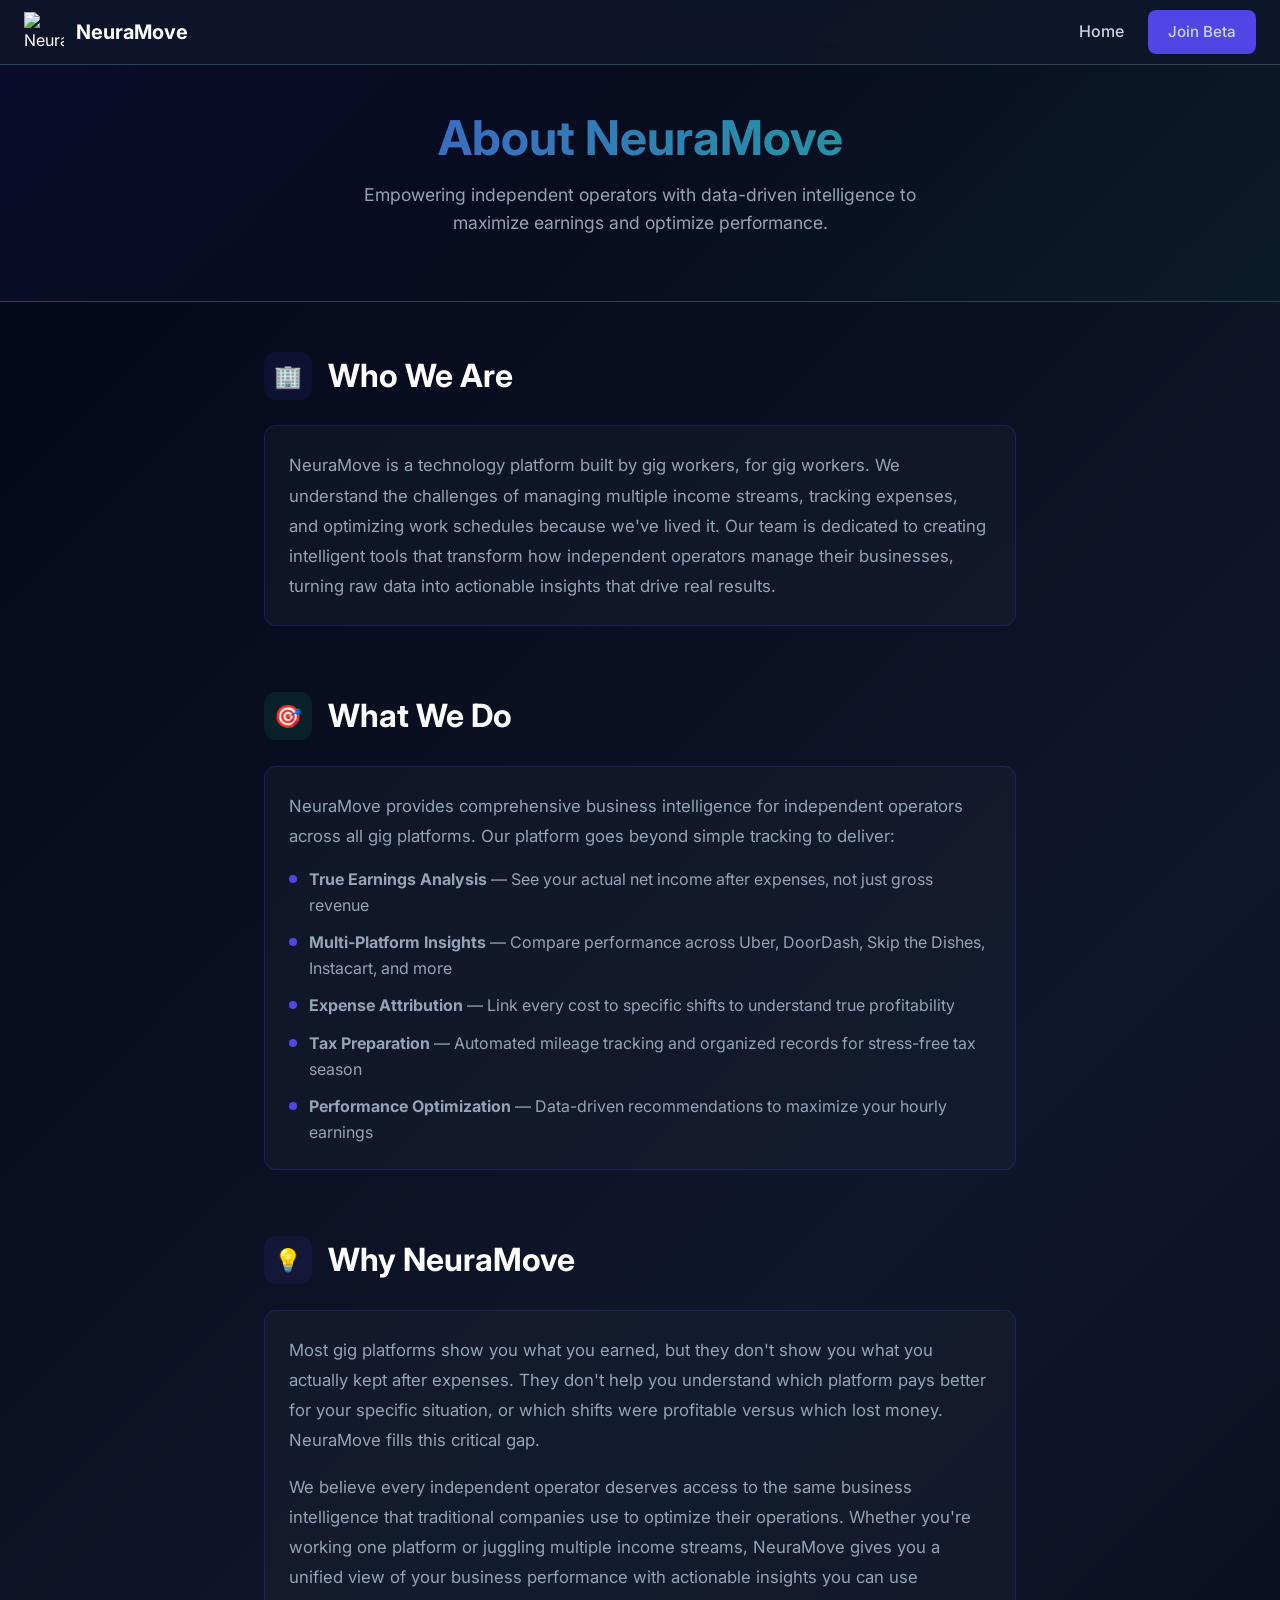
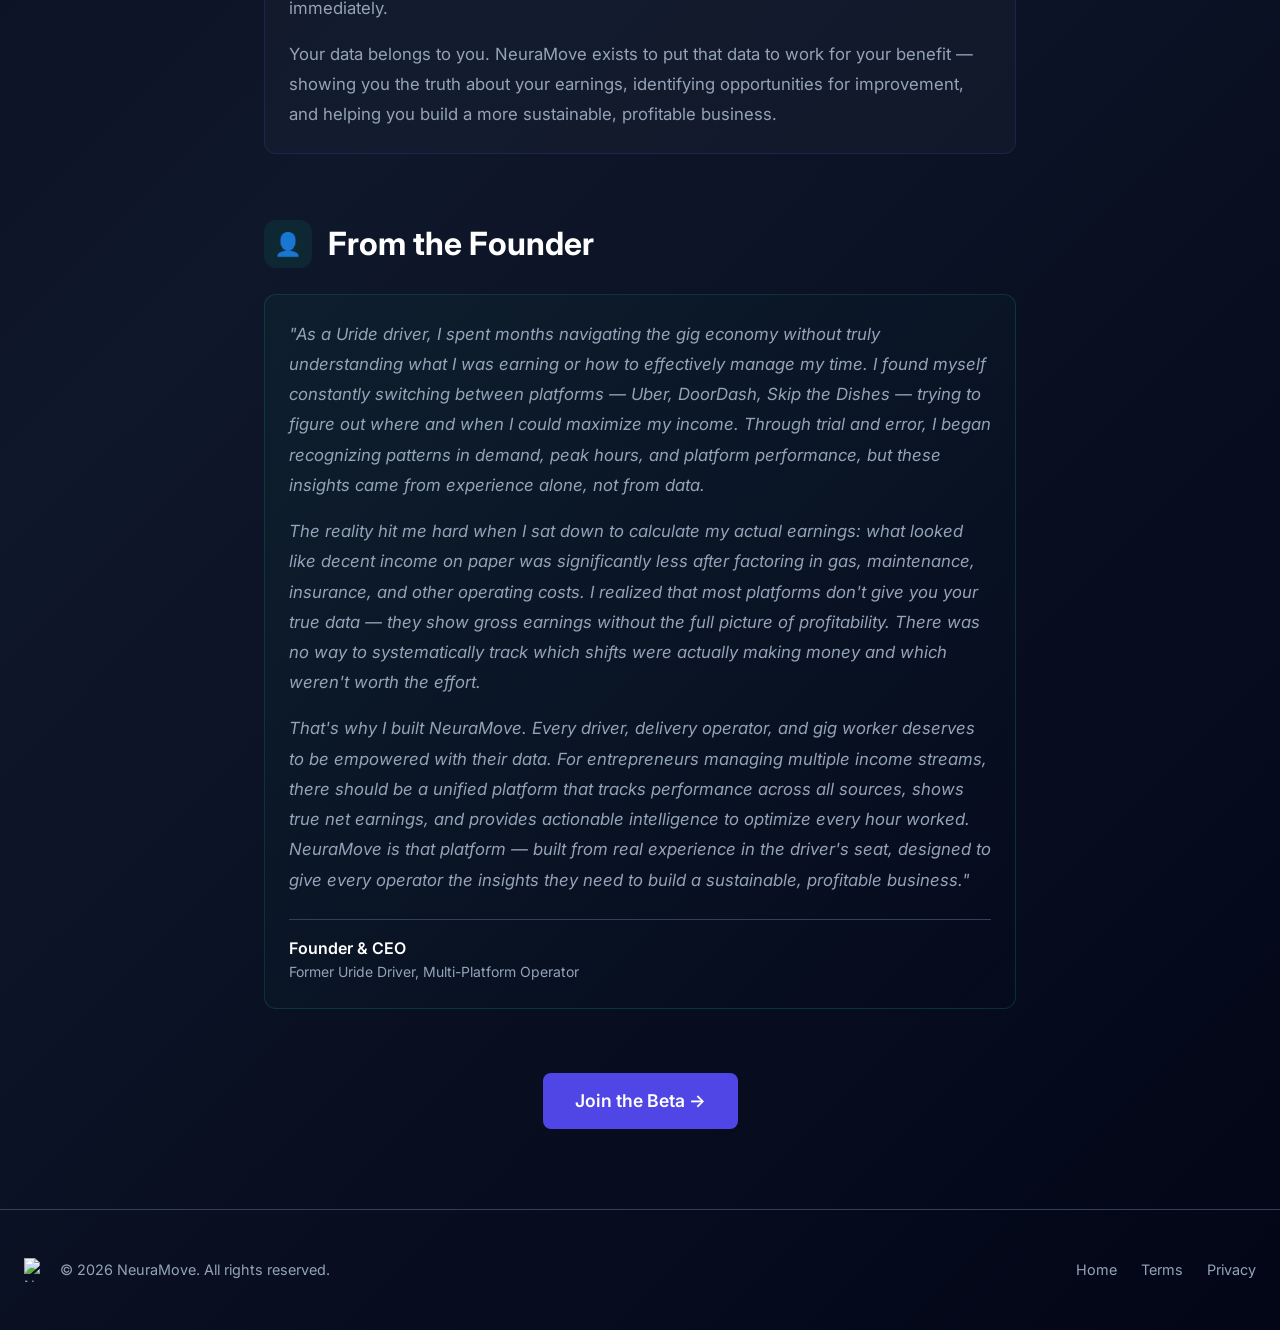
==== about.html @ e645bda4 "Initial commit: NeuraMove static site" ====
<!DOCTYPE html>
<html lang="en">
<head>
  <meta charset="UTF-8" />
  <meta name="viewport" content="width=device-width, initial-scale=1.0" />
  <title>About — NeuraMove</title>
  <link rel="stylesheet" href="style.css" />
  <link rel="preconnect" href="https://fonts.googleapis.com" />
  <link href="https://fonts.googleapis.com/css2?family=Inter:wght@400;500;600;700&display=swap" rel="stylesheet" />
</head>
<body>
<div class="page-bg">

  <nav>
    <div class="nav-inner">
      <div class="nav-logo">
        <a href="index.html" style="display:flex;align-items:center;gap:.75rem;">
          <img src="https://dtvoeevhaseb5.cloudfront.net/uploads/mocha-import/a6d9a7d1-933a-4195-aab1-0671215148cf/a3bfdccc-a1b1-415f-8709-8040201e4493.png" alt="NeuraMove" />
          <span>NeuraMove</span>
        </a>
      </div>
      <div class="nav-links">
        <a href="index.html">Home</a>
        <a href="ios-waitlist.html" class="btn btn-primary">Join Beta</a>
      </div>
    </div>
  </nav>

  <div class="about-hero" style="padding-top:7rem;">
    <h1 class="gradient-text">About NeuraMove</h1>
    <p>Empowering independent operators with data-driven intelligence to maximize earnings and optimize performance.</p>
  </div>

  <div style="max-width:800px;margin:0 auto;padding:3rem 1.5rem 5rem;">

    <div class="about-section">
      <div class="about-section-header">
        <div class="about-icon indigo">🏢</div>
        <h2>Who We Are</h2>
      </div>
      <div class="content-card">
        <p>NeuraMove is a technology platform built by gig workers, for gig workers. We understand the challenges of managing multiple income streams, tracking expenses, and optimizing work schedules because we've lived it. Our team is dedicated to creating intelligent tools that transform how independent operators manage their businesses, turning raw data into actionable insights that drive real results.</p>
      </div>
    </div>

    <div class="about-section">
      <div class="about-section-header">
        <div class="about-icon green">🎯</div>
        <h2>What We Do</h2>
      </div>
      <div class="content-card">
        <p>NeuraMove provides comprehensive business intelligence for independent operators across all gig platforms. Our platform goes beyond simple tracking to deliver:</p>
        <ul>
          <li><span class="dot"></span><span><strong>True Earnings Analysis</strong> — See your actual net income after expenses, not just gross revenue</span></li>
          <li><span class="dot"></span><span><strong>Multi-Platform Insights</strong> — Compare performance across Uber, DoorDash, Skip the Dishes, Instacart, and more</span></li>
          <li><span class="dot"></span><span><strong>Expense Attribution</strong> — Link every cost to specific shifts to understand true profitability</span></li>
          <li><span class="dot"></span><span><strong>Tax Preparation</strong> — Automated mileage tracking and organized records for stress-free tax season</span></li>
          <li><span class="dot"></span><span><strong>Performance Optimization</strong> — Data-driven recommendations to maximize your hourly earnings</span></li>
        </ul>
      </div>
    </div>

    <div class="about-section">
      <div class="about-section-header">
        <div class="about-icon indigo">💡</div>
        <h2>Why NeuraMove</h2>
      </div>
      <div class="content-card">
        <p>Most gig platforms show you what you earned, but they don't show you what you actually kept after expenses. They don't help you understand which platform pays better for your specific situation, or which shifts were profitable versus which lost money. NeuraMove fills this critical gap.</p>
        <p>We believe every independent operator deserves access to the same business intelligence that traditional companies use to optimize their operations. Whether you're working one platform or juggling multiple income streams, NeuraMove gives you a unified view of your business performance with actionable insights you can use immediately.</p>
        <p>Your data belongs to you. NeuraMove exists to put that data to work for your benefit — showing you the truth about your earnings, identifying opportunities for improvement, and helping you build a more sustainable, profitable business.</p>
      </div>
    </div>

    <div class="about-section">
      <div class="about-section-header">
        <div class="about-icon green">👤</div>
        <h2>From the Founder</h2>
      </div>
      <div class="content-card green">
        <p><em>"As a Uride driver, I spent months navigating the gig economy without truly understanding what I was earning or how to effectively manage my time. I found myself constantly switching between platforms — Uber, DoorDash, Skip the Dishes — trying to figure out where and when I could maximize my income. Through trial and error, I began recognizing patterns in demand, peak hours, and platform performance, but these insights came from experience alone, not from data.</em></p>
        <p><em>The reality hit me hard when I sat down to calculate my actual earnings: what looked like decent income on paper was significantly less after factoring in gas, maintenance, insurance, and other operating costs. I realized that most platforms don't give you your true data — they show gross earnings without the full picture of profitability. There was no way to systematically track which shifts were actually making money and which weren't worth the effort.</em></p>
        <p><em>That's why I built NeuraMove. Every driver, delivery operator, and gig worker deserves to be empowered with their data. For entrepreneurs managing multiple income streams, there should be a unified platform that tracks performance across all sources, shows true net earnings, and provides actionable intelligence to optimize every hour worked. NeuraMove is that platform — built from real experience in the driver's seat, designed to give every operator the insights they need to build a sustainable, profitable business."</em></p>
        <div class="founder-divider">
          <div class="founder-title">Founder & CEO</div>
          <div class="founder-sub">Former Uride Driver, Multi-Platform Operator</div>
        </div>
      </div>
    </div>

    <div style="text-align:center;margin-top:3rem;">
      <a href="ios-waitlist.html" class="btn btn-primary btn-lg">Join the Beta →</a>
    </div>
  </div>

  <footer>
    <div class="footer-inner">
      <div class="footer-brand">
        <img src="https://dtvoeevhaseb5.cloudfront.net/uploads/mocha-import/a6d9a7d1-933a-4195-aab1-0671215148cf/d8ce52d8-125b-46df-b51d-fe45464a6417.png" alt="NeuraMove" />
        © 2026 NeuraMove. All rights reserved.
      </div>
      <div class="footer-links">
        <a href="index.html">Home</a>
        <a href="terms.html">Terms</a>
        <a href="privacy.html">Privacy</a>
      </div>
    </div>
  </footer>

</div>
</body>
</html>
---- style.css ----
*, *::before, *::after { box-sizing: border-box; margin: 0; padding: 0; }

:root {
  --primary: #4f46e5;
  --primary-light: rgba(79,70,229,0.1);
  --secondary: #10b981;
  --secondary-light: rgba(16,185,129,0.1);
  --amber: #f59e0b;
  --slate-950: #020617;
  --slate-900: #0f172a;
  --slate-800: #1e293b;
  --slate-700: #334155;
  --slate-600: #475569;
  --slate-400: #94a3b8;
  --slate-300: #cbd5e1;
  --white: #ffffff;
  --font: 'Inter', system-ui, sans-serif;
}

body { font-family: var(--font); background: var(--slate-950); color: var(--white); line-height: 1.6; }

a { text-decoration: none; color: inherit; }

/* NAV */
nav {
  position: fixed; top: 0; left: 0; right: 0; z-index: 50;
  background: rgba(15,23,42,0.85); backdrop-filter: blur(12px);
  border-bottom: 1px solid var(--slate-700);
}
.nav-inner { max-width: 1280px; margin: 0 auto; padding: 0 1.5rem; display: flex; align-items: center; justify-content: space-between; height: 64px; }
.nav-logo { display: flex; align-items: center; gap: 0.75rem; }
.nav-logo img { height: 40px; width: 40px; }
.nav-logo span { font-size: 1.25rem; font-weight: 700; }
.nav-links { display: flex; align-items: center; gap: 1.5rem; }
.nav-links a { color: var(--slate-300); font-weight: 500; transition: color .2s; }
.nav-links a:hover { color: var(--white); }

/* BUTTONS */
.btn { display: inline-flex; align-items: center; gap: 0.5rem; padding: 0.625rem 1.25rem; border-radius: 0.5rem; font-weight: 600; font-size: 0.95rem; cursor: pointer; border: none; transition: all .2s; text-decoration: none; }
.btn-primary { background: var(--primary); color: #fff; }
.btn-primary:hover { background: #4338ca; }
.btn-outline { background: transparent; color: var(--white); border: 1px solid var(--slate-700); }
.btn-outline:hover { background: var(--slate-800); }
.btn-lg { padding: 0.875rem 2rem; font-size: 1.1rem; height: 56px; }

/* SECTIONS */
section { padding: 5rem 1.5rem; }
.container { max-width: 1280px; margin: 0 auto; }
.container-md { max-width: 900px; margin: 0 auto; }
.container-sm { max-width: 640px; margin: 0 auto; }

/* HERO */
.hero { padding-top: 8rem; padding-bottom: 3rem; padding-left: 1.5rem; padding-right: 1.5rem; }
.hero-grid { display: grid; gap: 3rem; align-items: center; }
@media(min-width:1024px){ .hero-grid { grid-template-columns: 1fr 1fr; } }
.badge { display: inline-block; padding: 0.375rem 1rem; border-radius: 9999px; background: var(--primary-light); color: var(--primary); font-size: 0.875rem; font-weight: 500; border: 1px solid rgba(79,70,229,0.2); margin-bottom: 1.5rem; }
h1 { font-size: clamp(2.5rem, 6vw, 4.5rem); font-weight: 700; line-height: 1.1; margin-bottom: 1.5rem; }
.gradient-text { background: linear-gradient(to right, var(--primary), var(--secondary)); -webkit-background-clip: text; -webkit-text-fill-color: transparent; background-clip: text; }
.hero-sub { font-size: 1.2rem; color: var(--slate-300); margin-bottom: 2rem; line-height: 1.7; }
.hero-buttons { display: flex; flex-wrap: wrap; gap: 1rem; margin-bottom: 2rem; }
.hero-rating { display: flex; flex-wrap: wrap; gap: 1.5rem; align-items: center; }
.stars { color: #fbbf24; font-size: 1rem; }
.rating-text { font-size: 0.875rem; color: var(--slate-400); }

/* PHONE MOCKUP */
.mockup-wrap { position: relative; max-width: 400px; margin: 0 auto; }
.mockup-wrap img { border-radius: 1.5rem; box-shadow: 0 25px 50px rgba(0,0,0,0.5); border: 3px solid var(--slate-800); width: 100%; }
.float-card { position: absolute; background: rgba(30,41,59,0.95); border: 1px solid var(--slate-700); border-radius: 0.75rem; padding: 1rem; display: none; }
@media(min-width:1024px){ .float-card { display: flex; align-items: center; gap: 0.75rem; } }
.float-card.left { left: -1rem; top: 5rem; }
.float-card.right { right: -1rem; bottom: 8rem; }
.float-icon { width: 40px; height: 40px; border-radius: 0.5rem; display: flex; align-items: center; justify-content: center; font-size: 1.2rem; }
.float-label { font-size: 0.75rem; color: var(--slate-400); }
.float-value { font-size: 1.1rem; font-weight: 700; }

/* METRICS BAR */
.metrics { background: rgba(15,23,42,0.5); border-top: 1px solid var(--slate-700); border-bottom: 1px solid var(--slate-700); padding: 3rem 1.5rem; }
.metrics-grid { display: grid; grid-template-columns: repeat(2, 1fr); gap: 2rem; text-align: center; max-width: 960px; margin: 0 auto; }
@media(min-width:768px){ .metrics-grid { grid-template-columns: repeat(4, 1fr); } }
.metric-num { font-size: 2.5rem; font-weight: 700; margin-bottom: 0.25rem; }
.metric-label { font-size: 0.875rem; color: var(--slate-400); }

/* HOW IT WORKS */
.steps-grid { display: grid; gap: 2rem; }
@media(min-width:768px){ .steps-grid { grid-template-columns: repeat(3,1fr); } }
.step { text-align: center; }
.step-num { width: 64px; height: 64px; border-radius: 9999px; display: inline-flex; align-items: center; justify-content: center; font-size: 1.5rem; font-weight: 700; border: 2px solid; margin-bottom: 1.5rem; }
.step-num.primary { border-color: var(--primary); color: var(--primary); background: var(--primary-light); }
.step-num.secondary { border-color: var(--secondary); color: var(--secondary); background: var(--secondary-light); }
.step-num.amber { border-color: var(--amber); color: var(--amber); background: rgba(245,158,11,0.1); }
.step h3 { font-size: 1.5rem; font-weight: 600; margin-bottom: 1rem; }
.step p { color: var(--slate-400); margin-bottom: 1.5rem; }
.step img { border-radius: 1rem; box-shadow: 0 10px 30px rgba(0,0,0,0.4); border: 2px solid var(--slate-800); width: 100%; max-width: 280px; }

/* FEATURE SHOWCASE */
.feature-row { display: grid; gap: 3rem; align-items: center; margin-bottom: 5rem; }
@media(min-width:1024px){ .feature-row { grid-template-columns: 1fr 1fr; } }
.feature-row.reverse .feature-img { order: -1; }
@media(min-width:1024px){ .feature-row.reverse .feature-img { order: -1; } }
.feature-tag { display: inline-block; padding: 0.25rem 0.75rem; border-radius: 9999px; font-size: 0.875rem; font-weight: 500; margin-bottom: 1rem; }
.feature-tag.indigo { background: var(--primary-light); color: var(--primary); }
.feature-tag.green { background: var(--secondary-light); color: var(--secondary); }
.feature-tag.amber { background: rgba(245,158,11,0.1); color: var(--amber); }
.feature-row h2 { font-size: 2.5rem; font-weight: 700; margin-bottom: 1.5rem; }
.feature-row p { font-size: 1.1rem; color: var(--slate-300); margin-bottom: 1.5rem; }
.feature-list { list-style: none; display: flex; flex-direction: column; gap: 1rem; }
.feature-list li { display: flex; gap: 0.75rem; align-items: flex-start; }
.check { color: var(--secondary); font-size: 1.2rem; flex-shrink: 0; margin-top: 2px; }
.feature-list strong { color: var(--white); display: block; }
.feature-list span { color: var(--slate-400); font-size: 0.9rem; }
.feature-img img { border-radius: 1rem; box-shadow: 0 20px 40px rgba(0,0,0,0.4); border: 2px solid var(--slate-800); width: 100%; }

/* FEATURES GRID */
.cards-grid { display: grid; gap: 1.5rem; }
@media(min-width:768px){ .cards-grid { grid-template-columns: repeat(2,1fr); } }
@media(min-width:1024px){ .cards-grid { grid-template-columns: repeat(4,1fr); } }
.card { background: rgba(30,41,59,0.5); border: 1px solid var(--slate-700); border-radius: 0.75rem; padding: 1.5rem; transition: background .2s; }
.card:hover { background: rgba(30,41,59,0.75); }
.card-icon { width: 48px; height: 48px; border-radius: 0.5rem; display: flex; align-items: center; justify-content: center; font-size: 1.4rem; margin-bottom: 1rem; }
.card h3 { font-size: 1.05rem; font-weight: 600; margin-bottom: 0.5rem; }
.card p { color: var(--slate-400); font-size: 0.875rem; }

/* PLATFORMS */
.platforms-grid { display: grid; grid-template-columns: repeat(2,1fr); gap: 1.5rem; }
@media(min-width:768px){ .platforms-grid { grid-template-columns: repeat(4,1fr); } }
.platform-box { padding: 1.5rem; border-radius: 0.75rem; background: rgba(30,41,59,0.3); border: 1px solid rgba(51,65,85,0.5); text-align: center; font-weight: 600; }

/* WHO IT'S FOR */
.persona-grid { display: grid; gap: 2rem; }
@media(min-width:768px){ .persona-grid { grid-template-columns: repeat(3,1fr); } }
.persona-card { background: rgba(30,41,59,0.3); border: 1px solid rgba(51,65,85,0.5); border-radius: 0.75rem; padding: 2rem; text-align: center; }
.persona-emoji { font-size: 3rem; margin-bottom: 1rem; }
.persona-card h3 { font-size: 1.2rem; font-weight: 600; margin-bottom: 0.75rem; }
.persona-card p { color: var(--slate-400); font-size: 0.9rem; }

/* TESTIMONIALS */
.testi-grid { display: grid; gap: 1.5rem; }
@media(min-width:768px){ .testi-grid { grid-template-columns: repeat(3,1fr); } }
.testi-card { background: rgba(30,41,59,0.3); border: 1px solid rgba(51,65,85,0.5); border-radius: 0.75rem; padding: 1.5rem; position: relative; }
.testi-stars { color: #fbbf24; margin-bottom: 1rem; }
.testi-text { color: var(--slate-300); margin-bottom: 1.5rem; line-height: 1.7; font-style: italic; }
.testi-author { display: flex; align-items: center; gap: 0.75rem; }
.testi-avatar { width: 40px; height: 40px; border-radius: 9999px; display: flex; align-items: center; justify-content: center; font-weight: 600; font-size: 0.85rem; }
.testi-name { font-weight: 600; }
.testi-role { font-size: 0.8rem; color: var(--slate-400); }

/* CTA SECTION */
.cta-section { text-align: center; }
.cta-section h2 { font-size: clamp(2rem, 4vw, 3rem); font-weight: 700; margin-bottom: 1.5rem; }
.cta-section p { font-size: 1.2rem; color: var(--slate-300); margin-bottom: 2.5rem; }
.cta-buttons { display: flex; flex-wrap: wrap; gap: 1rem; justify-content: center; margin-bottom: 1.5rem; }
.cta-note { font-size: 0.875rem; color: var(--slate-500); }

/* FAQ */
.faq-list { display: flex; flex-direction: column; gap: 1.5rem; }
.faq-item { background: rgba(30,41,59,0.3); border: 1px solid rgba(51,65,85,0.5); border-radius: 0.75rem; padding: 1.5rem; }
.faq-item h3 { font-size: 1.05rem; font-weight: 600; margin-bottom: 0.75rem; }
.faq-item p { color: var(--slate-400); }

/* FOOTER */
footer { border-top: 1px solid var(--slate-700); padding: 3rem 1.5rem; }
.footer-inner { max-width: 1280px; margin: 0 auto; display: flex; flex-direction: column; gap: 1rem; align-items: center; }
@media(min-width:768px){ .footer-inner { flex-direction: row; justify-content: space-between; } }
.footer-brand { display: flex; align-items: center; gap: 0.75rem; color: var(--slate-400); font-size: 0.9rem; }
.footer-brand img { height: 24px; width: 24px; }
.footer-links { display: flex; gap: 1.5rem; }
.footer-links a { color: var(--slate-400); font-size: 0.9rem; transition: color .2s; }
.footer-links a:hover { color: var(--white); }

/* SECTION HEADERS */
.section-header { text-align: center; margin-bottom: 4rem; }
.section-header h2 { font-size: clamp(1.8rem, 4vw, 2.5rem); font-weight: 700; margin-bottom: 1rem; }
.section-header p { font-size: 1.1rem; color: var(--slate-400); }

/* ABOUT PAGE */
.about-hero { background: linear-gradient(135deg, rgba(79,70,229,0.1), transparent, rgba(16,185,129,0.05)); border-bottom: 1px solid var(--slate-700); padding: 6rem 1.5rem 4rem; text-align: center; }
.about-hero h1 { font-size: clamp(2rem, 5vw, 3rem); font-weight: 700; margin-bottom: 1rem; }
.about-hero p { font-size: 1.1rem; color: var(--slate-400); max-width: 600px; margin: 0 auto; }
.about-section { margin-bottom: 4rem; }
.about-section-header { display: flex; align-items: center; gap: 1rem; margin-bottom: 1.5rem; }
.about-icon { width: 48px; height: 48px; border-radius: 0.75rem; display: flex; align-items: center; justify-content: center; font-size: 1.4rem; flex-shrink: 0; }
.about-icon.indigo { background: var(--primary-light); }
.about-icon.green { background: var(--secondary-light); }
.about-section h2 { font-size: 2rem; font-weight: 700; }
.content-card { background: rgba(30,41,59,0.3); border: 1px solid rgba(79,70,229,0.2); border-radius: 0.75rem; padding: 1.5rem; }
.content-card.green { border-color: rgba(16,185,129,0.2); background: linear-gradient(135deg, rgba(16,185,129,0.05), transparent); }
.content-card p { color: var(--slate-400); font-size: 1.05rem; line-height: 1.8; margin-bottom: 1rem; }
.content-card p:last-child { margin-bottom: 0; }
.content-card ul { list-style: none; display: flex; flex-direction: column; gap: 0.75rem; margin-top: 1rem; }
.content-card li { display: flex; align-items: flex-start; gap: 0.75rem; color: var(--slate-400); }
.content-card li .dot { width: 8px; height: 8px; border-radius: 9999px; background: var(--primary); flex-shrink: 0; margin-top: 0.5rem; }
.founder-divider { border-top: 1px solid var(--slate-700); margin-top: 1.5rem; padding-top: 1rem; }
.founder-title { font-weight: 600; color: var(--white); }
.founder-sub { font-size: 0.875rem; color: var(--slate-400); }

/* WAITLIST / FOP PAGES */
.page-hero { padding-top: 8rem; padding-bottom: 3rem; padding-left: 1.5rem; padding-right: 1.5rem; text-align: center; }
.features-3 { display: grid; gap: 1.5rem; margin-bottom: 3rem; }
@media(min-width:768px){ .features-3 { grid-template-columns: repeat(3,1fr); } }
.mini-card { background: rgba(30,41,59,0.5); border-radius: 0.75rem; padding: 1.5rem; text-align: center; }
.mini-card.indigo { border: 1px solid rgba(79,70,229,0.2); }
.mini-card.green { border: 1px solid rgba(16,185,129,0.2); }
.mini-card.amber { border: 1px solid rgba(245,158,11,0.2); }
.mini-icon { width: 48px; height: 48px; border-radius: 9999px; display: inline-flex; align-items: center; justify-content: center; font-size: 1.4rem; margin-bottom: 1rem; }
.mini-card h3 { font-size: 1rem; font-weight: 600; margin-bottom: 0.5rem; }
.mini-card p { font-size: 0.875rem; color: var(--slate-400); }

/* FORM */
.form-card { background: rgba(30,41,59,0.5); border: 1px solid var(--slate-700); border-radius: 0.75rem; padding: 2rem; max-width: 640px; margin: 0 auto; }
.form-title { font-size: 1.5rem; font-weight: 700; text-align: center; margin-bottom: 0.5rem; }
.form-sub { text-align: center; color: var(--slate-400); margin-bottom: 2rem; }
.form-group { margin-bottom: 1.25rem; }
.form-grid { display: grid; gap: 1rem; }
@media(min-width:640px){ .form-grid { grid-template-columns: 1fr 1fr; } }
label { display: block; color: var(--slate-300); font-size: 0.9rem; margin-bottom: 0.375rem; }
input, select, textarea { width: 100%; background: rgba(15,23,42,0.8); border: 1px solid var(--slate-700); border-radius: 0.5rem; padding: 0.625rem 0.875rem; color: var(--white); font-size: 0.95rem; font-family: var(--font); transition: border-color .2s; }
input:focus, select:focus, textarea:focus { outline: none; border-color: var(--primary); }
input::placeholder, textarea::placeholder { color: var(--slate-600); }
select option { background: var(--slate-900); }
textarea { min-height: 100px; resize: vertical; }
.checkbox-row { display: flex; align-items: flex-start; gap: 0.75rem; }
.checkbox-row input[type=checkbox] { width: auto; margin-top: 3px; accent-color: var(--primary); }
.form-note { font-size: 0.8rem; color: var(--slate-400); text-align: center; margin-top: 0.75rem; }
.btn-full { width: 100%; justify-content: center; height: 48px; font-size: 1rem; }
.success-card { background: rgba(30,41,59,0.5); border: 1px solid rgba(79,70,229,0.3); border-radius: 0.75rem; padding: 3rem; text-align: center; max-width: 640px; margin: 0 auto; display: none; }
.success-icon { width: 80px; height: 80px; border-radius: 9999px; background: var(--secondary-light); border: 2px solid var(--secondary); display: inline-flex; align-items: center; justify-content: center; font-size: 2.5rem; margin-bottom: 1.5rem; }
.success-card h2 { font-size: 2rem; font-weight: 700; margin-bottom: 1rem; }
.success-card p { color: var(--slate-300); font-size: 1.05rem; line-height: 1.7; margin-bottom: 1.5rem; }

/* SOCIAL PROOF */
.social-proof { text-align: center; margin-top: 3rem; }
.social-proof p { color: var(--slate-400); margin-bottom: 1rem; }
.avatar-row { display: flex; justify-content: center; gap: 0.5rem; }
.avatar-circle { width: 40px; height: 40px; border-radius: 9999px; background: var(--slate-700); border: 2px solid var(--slate-800); }

/* FOP specific */
.urgency-badge { display: inline-flex; align-items: center; gap: 0.5rem; padding: 0.5rem 1rem; border-radius: 9999px; border: 1px solid rgba(79,70,229,0.3); background: var(--primary-light); font-size: 0.875rem; font-weight: 600; color: var(--primary); margin-bottom: 2rem; }
.pulse { width: 8px; height: 8px; background: var(--secondary); border-radius: 9999px; animation: pulse 1.5s infinite; }
@keyframes pulse { 0%,100%{opacity:1;transform:scale(1)} 50%{opacity:0.5;transform:scale(1.2)} }
.value-props { display: grid; gap: 1rem; max-width: 720px; margin: 0 auto 3rem; }
@media(min-width:640px){ .value-props { grid-template-columns: repeat(3,1fr); } }
.value-prop { background: rgba(30,41,59,0.4); border-radius: 0.75rem; padding: 1rem; text-align: center; }
.value-prop.indigo { border: 1px solid rgba(79,70,229,0.2); }
.value-prop.green { border: 1px solid rgba(16,185,129,0.2); }
.value-prop-num { font-size: 2rem; font-weight: 700; }
.value-prop-num.indigo { color: var(--primary); }
.value-prop-num.green { color: var(--secondary); }
.value-prop-label { font-size: 0.85rem; color: var(--slate-400); }
.problem-grid { display: grid; gap: 1.5rem; }
@media(min-width:768px){ .problem-grid { grid-template-columns: repeat(3,1fr); } }
.benefits-grid { display: grid; gap: 1.5rem; margin-bottom: 2rem; }
@media(min-width:768px){ .benefits-grid { grid-template-columns: repeat(2,1fr); } }
.benefit-card { border-radius: 0.75rem; padding: 2rem; }
.benefit-card.indigo { background: linear-gradient(135deg, rgba(79,70,229,0.1), rgba(79,70,229,0.05)); border: 1px solid rgba(79,70,229,0.3); }
.benefit-card.green { background: linear-gradient(135deg, rgba(16,185,129,0.1), rgba(16,185,129,0.05)); border: 1px solid rgba(16,185,129,0.3); }
.benefit-icon { width: 48px; height: 48px; border-radius: 0.5rem; display: flex; align-items: center; justify-content: center; font-size: 1.4rem; margin-bottom: 1rem; }
.benefit-icon.indigo { background: rgba(79,70,229,0.2); }
.benefit-icon.green { background: rgba(16,185,129,0.2); }
.benefit-card h3 { font-size: 1.2rem; font-weight: 700; margin-bottom: 0.75rem; }
.benefit-card p { color: var(--slate-300); line-height: 1.7; }
.info-card { background: rgba(30,41,59,0.3); border: 1px solid rgba(79,70,229,0.2); border-radius: 0.75rem; padding: 1.5rem; display: flex; gap: 1rem; align-items: flex-start; }
.info-card h4 { font-weight: 600; margin-bottom: 0.5rem; }
.info-card p { font-size: 0.9rem; color: var(--slate-400); }
.stats-bar { background: rgba(15,23,42,0.5); border-top: 1px solid var(--slate-700); border-bottom: 1px solid var(--slate-700); padding: 4rem 1.5rem; }
.stats-grid { display: grid; grid-template-columns: repeat(2,1fr); gap: 2rem; text-align: center; max-width: 800px; margin: 0 auto; }
@media(min-width:768px){ .stats-grid { grid-template-columns: repeat(4,1fr); } }
.stat-num { font-size: 2.5rem; font-weight: 700; margin-bottom: 0.25rem; }
.stat-num.indigo { color: var(--primary); }
.stat-num.green { color: var(--secondary); }
.stat-label { font-size: 0.875rem; color: var(--slate-400); }

/* PRIVACY / TERMS */
.legal-hero { padding-top: 7rem; padding-bottom: 2rem; padding-left: 1.5rem; padding-right: 1.5rem; }
.legal-back { display: inline-flex; align-items: center; gap: 0.5rem; color: var(--slate-400); margin-bottom: 1.5rem; transition: color .2s; font-size: 0.9rem; }
.legal-back:hover { color: var(--white); }
.legal-card { background: rgba(30,41,59,0.3); border: 1px solid var(--slate-700); border-radius: 0.75rem; padding: 2rem; max-width: 800px; margin: 0 auto 4rem; }
.legal-card h2 { font-size: 1.4rem; font-weight: 700; margin: 2rem 0 1rem; color: var(--white); }
.legal-card h2:first-child { margin-top: 0; }
.legal-card h3 { font-size: 1.1rem; font-weight: 600; margin: 1.5rem 0 0.75rem; }
.legal-card p { color: var(--slate-400); margin-bottom: 1rem; line-height: 1.8; }
.legal-card ul { color: var(--slate-400); margin: 0.75rem 0 1rem 1.5rem; display: flex; flex-direction: column; gap: 0.5rem; line-height: 1.7; }
.legal-card strong { color: var(--white); }
.warning-box { background: rgba(245,158,11,0.1); border: 1px solid rgba(245,158,11,0.2); border-radius: 0.5rem; padding: 1rem; margin: 1rem 0; color: var(--slate-300); }
.danger-box { background: rgba(239,68,68,0.1); border: 1px solid rgba(239,68,68,0.2); border-radius: 0.5rem; padding: 1rem; margin: 1rem 0; color: var(--slate-300); font-weight: 600; }
.summary-box { background: rgba(30,41,59,0.5); border: 1px solid var(--slate-700); border-radius: 0.5rem; padding: 1.25rem; margin-top: 2rem; }
.summary-box p.title { font-weight: 700; color: var(--white); margin-bottom: 0.5rem; }
.summary-box p.body { font-size: 0.9rem; color: var(--slate-400); margin: 0; }

/* BG VARIANTS */
.bg-dark { background: rgba(15,23,42,0.5); }
.bg-darker { background: linear-gradient(to bottom, rgba(15,23,42,0.5), var(--slate-950)); }

/* TEXT UTILS */
.text-center { text-align: center; }
.text-primary { color: var(--primary); }
.text-secondary { color: var(--secondary); }
.text-muted { color: var(--slate-400); }
.mt-2 { margin-top: 0.5rem; }
.mb-2 { margin-bottom: 0.5rem; }

/* PAGE WRAPPER */
.page-bg { min-height: 100vh; background: linear-gradient(135deg, var(--slate-950) 0%, var(--slate-900) 50%, var(--slate-950) 100%); }
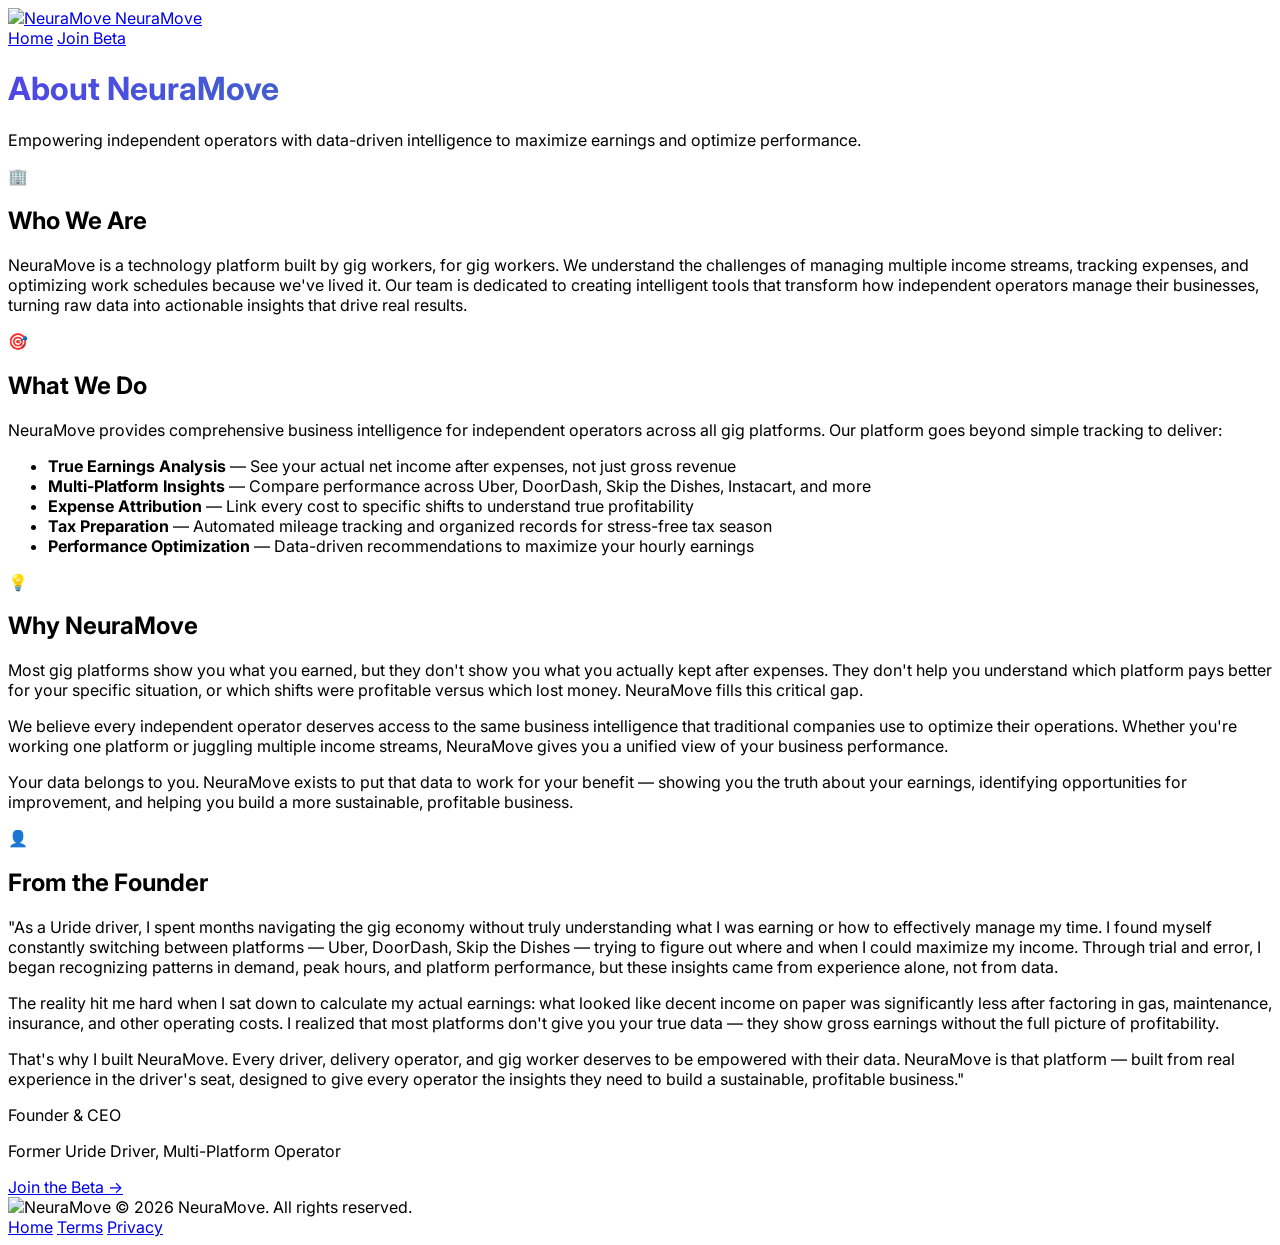
==== commit e22fe7a3: "Rebuild all pages with Tailwind CSS CDN" ====
--- a/about.html
+++ b/about.html
@@ -4,109 +4,118 @@
   <meta charset="UTF-8" />
   <meta name="viewport" content="width=device-width, initial-scale=1.0" />
   <title>About — NeuraMove</title>
-  <link rel="stylesheet" href="style.css" />
+  <script src="https://cdn.tailwindcss.com"></script>
   <link rel="preconnect" href="https://fonts.googleapis.com" />
-  <link href="https://fonts.googleapis.com/css2?family=Inter:wght@400;500;600;700&display=swap" rel="stylesheet" />
+  <link href="https://fonts.googleapis.com/css2?family=Inter:wght@400;500;600;700;800&display=swap" rel="stylesheet" />
+  <style>
+    body { font-family: 'Inter', sans-serif; }
+    .gradient-text { background: linear-gradient(to right, #4f46e5, #10b981); -webkit-background-clip: text; -webkit-text-fill-color: transparent; background-clip: text; }
+  </style>
 </head>
-<body>
-<div class="page-bg">
+<body class="bg-slate-950 text-white min-h-screen">
 
-  <nav>
-    <div class="nav-inner">
-      <div class="nav-logo">
-        <a href="index.html" style="display:flex;align-items:center;gap:.75rem;">
-          <img src="https://dtvoeevhaseb5.cloudfront.net/uploads/mocha-import/a6d9a7d1-933a-4195-aab1-0671215148cf/a3bfdccc-a1b1-415f-8709-8040201e4493.png" alt="NeuraMove" />
-          <span>NeuraMove</span>
+  <nav class="fixed top-0 left-0 right-0 z-50 bg-slate-900/80 backdrop-blur-lg border-b border-slate-800">
+    <div class="max-w-7xl mx-auto px-4 sm:px-6 lg:px-8">
+      <div class="flex items-center justify-between h-16">
+        <a href="index.html" class="flex items-center gap-3">
+          <img src="https://dtvoeevhaseb5.cloudfront.net/uploads/mocha-import/a6d9a7d1-933a-4195-aab1-0671215148cf/a3bfdccc-a1b1-415f-8709-8040201e4493.png" alt="NeuraMove" class="h-10 w-10" />
+          <span class="text-xl font-bold">NeuraMove</span>
         </a>
-      </div>
-      <div class="nav-links">
-        <a href="index.html">Home</a>
-        <a href="ios-waitlist.html" class="btn btn-primary">Join Beta</a>
+        <div class="flex items-center gap-6">
+          <a href="index.html" class="text-slate-300 hover:text-white transition-colors font-medium hidden sm:block">Home</a>
+          <a href="ios-waitlist.html" class="bg-indigo-600 hover:bg-indigo-700 text-white font-semibold px-4 py-2 rounded-lg transition-colors">Join Beta</a>
+        </div>
       </div>
     </div>
   </nav>
 
-  <div class="about-hero" style="padding-top:7rem;">
-    <h1 class="gradient-text">About NeuraMove</h1>
-    <p>Empowering independent operators with data-driven intelligence to maximize earnings and optimize performance.</p>
-  </div>
-
-  <div style="max-width:800px;margin:0 auto;padding:3rem 1.5rem 5rem;">
-
-    <div class="about-section">
-      <div class="about-section-header">
-        <div class="about-icon indigo">🏢</div>
-        <h2>Who We Are</h2>
-      </div>
-      <div class="content-card">
-        <p>NeuraMove is a technology platform built by gig workers, for gig workers. We understand the challenges of managing multiple income streams, tracking expenses, and optimizing work schedules because we've lived it. Our team is dedicated to creating intelligent tools that transform how independent operators manage their businesses, turning raw data into actionable insights that drive real results.</p>
-      </div>
-    </div>
-
-    <div class="about-section">
-      <div class="about-section-header">
-        <div class="about-icon green">🎯</div>
-        <h2>What We Do</h2>
-      </div>
-      <div class="content-card">
-        <p>NeuraMove provides comprehensive business intelligence for independent operators across all gig platforms. Our platform goes beyond simple tracking to deliver:</p>
-        <ul>
-          <li><span class="dot"></span><span><strong>True Earnings Analysis</strong> — See your actual net income after expenses, not just gross revenue</span></li>
-          <li><span class="dot"></span><span><strong>Multi-Platform Insights</strong> — Compare performance across Uber, DoorDash, Skip the Dishes, Instacart, and more</span></li>
-          <li><span class="dot"></span><span><strong>Expense Attribution</strong> — Link every cost to specific shifts to understand true profitability</span></li>
-          <li><span class="dot"></span><span><strong>Tax Preparation</strong> — Automated mileage tracking and organized records for stress-free tax season</span></li>
-          <li><span class="dot"></span><span><strong>Performance Optimization</strong> — Data-driven recommendations to maximize your hourly earnings</span></li>
-        </ul>
-      </div>
-    </div>
-
-    <div class="about-section">
-      <div class="about-section-header">
-        <div class="about-icon indigo">💡</div>
-        <h2>Why NeuraMove</h2>
-      </div>
-      <div class="content-card">
-        <p>Most gig platforms show you what you earned, but they don't show you what you actually kept after expenses. They don't help you understand which platform pays better for your specific situation, or which shifts were profitable versus which lost money. NeuraMove fills this critical gap.</p>
-        <p>We believe every independent operator deserves access to the same business intelligence that traditional companies use to optimize their operations. Whether you're working one platform or juggling multiple income streams, NeuraMove gives you a unified view of your business performance with actionable insights you can use immediately.</p>
-        <p>Your data belongs to you. NeuraMove exists to put that data to work for your benefit — showing you the truth about your earnings, identifying opportunities for improvement, and helping you build a more sustainable, profitable business.</p>
-      </div>
-    </div>
-
-    <div class="about-section">
-      <div class="about-section-header">
-        <div class="about-icon green">👤</div>
-        <h2>From the Founder</h2>
-      </div>
-      <div class="content-card green">
-        <p><em>"As a Uride driver, I spent months navigating the gig economy without truly understanding what I was earning or how to effectively manage my time. I found myself constantly switching between platforms — Uber, DoorDash, Skip the Dishes — trying to figure out where and when I could maximize my income. Through trial and error, I began recognizing patterns in demand, peak hours, and platform performance, but these insights came from experience alone, not from data.</em></p>
-        <p><em>The reality hit me hard when I sat down to calculate my actual earnings: what looked like decent income on paper was significantly less after factoring in gas, maintenance, insurance, and other operating costs. I realized that most platforms don't give you your true data — they show gross earnings without the full picture of profitability. There was no way to systematically track which shifts were actually making money and which weren't worth the effort.</em></p>
-        <p><em>That's why I built NeuraMove. Every driver, delivery operator, and gig worker deserves to be empowered with their data. For entrepreneurs managing multiple income streams, there should be a unified platform that tracks performance across all sources, shows true net earnings, and provides actionable intelligence to optimize every hour worked. NeuraMove is that platform — built from real experience in the driver's seat, designed to give every operator the insights they need to build a sustainable, profitable business."</em></p>
-        <div class="founder-divider">
-          <div class="founder-title">Founder & CEO</div>
-          <div class="founder-sub">Former Uride Driver, Multi-Platform Operator</div>
-        </div>
-      </div>
-    </div>
-
-    <div style="text-align:center;margin-top:3rem;">
-      <a href="ios-waitlist.html" class="btn btn-primary btn-lg">Join the Beta →</a>
+  <!-- HERO -->
+  <div class="pt-24 pb-16 px-4 bg-gradient-to-br from-indigo-500/10 via-slate-950 to-emerald-500/5 border-b border-slate-800">
+    <div class="max-w-5xl mx-auto text-center pt-8">
+      <h1 class="text-4xl md:text-5xl font-bold mb-4 gradient-text">About NeuraMove</h1>
+      <p class="text-xl text-slate-400 max-w-2xl mx-auto">Empowering independent operators with data-driven intelligence to maximize earnings and optimize performance.</p>
     </div>
   </div>
 
-  <footer>
-    <div class="footer-inner">
-      <div class="footer-brand">
-        <img src="https://dtvoeevhaseb5.cloudfront.net/uploads/mocha-import/a6d9a7d1-933a-4195-aab1-0671215148cf/d8ce52d8-125b-46df-b51d-fe45464a6417.png" alt="NeuraMove" />
-        © 2026 NeuraMove. All rights reserved.
+  <div class="max-w-4xl mx-auto px-6 py-16 space-y-16">
+
+    <!-- Who We Are -->
+    <section>
+      <div class="flex items-center gap-4 mb-6">
+        <div class="h-12 w-12 rounded-xl bg-indigo-500/10 flex items-center justify-center text-2xl">🏢</div>
+        <h2 class="text-3xl font-bold">Who We Are</h2>
       </div>
-      <div class="footer-links">
-        <a href="index.html">Home</a>
-        <a href="terms.html">Terms</a>
-        <a href="privacy.html">Privacy</a>
+      <div class="bg-slate-800/30 border border-indigo-500/20 rounded-xl p-6">
+        <p class="text-lg text-slate-300 leading-relaxed">NeuraMove is a technology platform built by gig workers, for gig workers. We understand the challenges of managing multiple income streams, tracking expenses, and optimizing work schedules because we've lived it. Our team is dedicated to creating intelligent tools that transform how independent operators manage their businesses, turning raw data into actionable insights that drive real results.</p>
+      </div>
+    </section>
+
+    <!-- What We Do -->
+    <section>
+      <div class="flex items-center gap-4 mb-6">
+        <div class="h-12 w-12 rounded-xl bg-emerald-500/10 flex items-center justify-center text-2xl">🎯</div>
+        <h2 class="text-3xl font-bold">What We Do</h2>
+      </div>
+      <div class="bg-slate-800/30 border border-emerald-500/20 rounded-xl p-6 space-y-4">
+        <p class="text-lg text-slate-300 leading-relaxed">NeuraMove provides comprehensive business intelligence for independent operators across all gig platforms. Our platform goes beyond simple tracking to deliver:</p>
+        <ul class="space-y-3 mt-2">
+          <li class="flex items-start gap-3"><div class="w-2 h-2 rounded-full bg-indigo-500 mt-2.5 flex-shrink-0"></div><span class="text-slate-300"><strong class="text-white">True Earnings Analysis</strong> — See your actual net income after expenses, not just gross revenue</span></li>
+          <li class="flex items-start gap-3"><div class="w-2 h-2 rounded-full bg-indigo-500 mt-2.5 flex-shrink-0"></div><span class="text-slate-300"><strong class="text-white">Multi-Platform Insights</strong> — Compare performance across Uber, DoorDash, Skip the Dishes, Instacart, and more</span></li>
+          <li class="flex items-start gap-3"><div class="w-2 h-2 rounded-full bg-indigo-500 mt-2.5 flex-shrink-0"></div><span class="text-slate-300"><strong class="text-white">Expense Attribution</strong> — Link every cost to specific shifts to understand true profitability</span></li>
+          <li class="flex items-start gap-3"><div class="w-2 h-2 rounded-full bg-indigo-500 mt-2.5 flex-shrink-0"></div><span class="text-slate-300"><strong class="text-white">Tax Preparation</strong> — Automated mileage tracking and organized records for stress-free tax season</span></li>
+          <li class="flex items-start gap-3"><div class="w-2 h-2 rounded-full bg-indigo-500 mt-2.5 flex-shrink-0"></div><span class="text-slate-300"><strong class="text-white">Performance Optimization</strong> — Data-driven recommendations to maximize your hourly earnings</span></li>
+        </ul>
+      </div>
+    </section>
+
+    <!-- Why NeuraMove -->
+    <section>
+      <div class="flex items-center gap-4 mb-6">
+        <div class="h-12 w-12 rounded-xl bg-indigo-500/10 flex items-center justify-center text-2xl">💡</div>
+        <h2 class="text-3xl font-bold">Why NeuraMove</h2>
+      </div>
+      <div class="bg-slate-800/30 border border-indigo-500/20 rounded-xl p-6 space-y-4">
+        <p class="text-lg text-slate-300 leading-relaxed">Most gig platforms show you what you earned, but they don't show you what you actually kept after expenses. They don't help you understand which platform pays better for your specific situation, or which shifts were profitable versus which lost money. NeuraMove fills this critical gap.</p>
+        <p class="text-lg text-slate-300 leading-relaxed">We believe every independent operator deserves access to the same business intelligence that traditional companies use to optimize their operations. Whether you're working one platform or juggling multiple income streams, NeuraMove gives you a unified view of your business performance.</p>
+        <p class="text-lg text-slate-300 leading-relaxed">Your data belongs to you. NeuraMove exists to put that data to work for your benefit — showing you the truth about your earnings, identifying opportunities for improvement, and helping you build a more sustainable, profitable business.</p>
+      </div>
+    </section>
+
+    <!-- Founder's Story -->
+    <section>
+      <div class="flex items-center gap-4 mb-6">
+        <div class="h-12 w-12 rounded-xl bg-emerald-500/10 flex items-center justify-center text-2xl">👤</div>
+        <h2 class="text-3xl font-bold">From the Founder</h2>
+      </div>
+      <div class="bg-gradient-to-br from-emerald-500/5 to-transparent border border-emerald-500/20 rounded-xl p-6 space-y-4">
+        <p class="text-lg text-slate-300 leading-relaxed italic">"As a Uride driver, I spent months navigating the gig economy without truly understanding what I was earning or how to effectively manage my time. I found myself constantly switching between platforms — Uber, DoorDash, Skip the Dishes — trying to figure out where and when I could maximize my income. Through trial and error, I began recognizing patterns in demand, peak hours, and platform performance, but these insights came from experience alone, not from data.</p>
+        <p class="text-lg text-slate-300 leading-relaxed italic">The reality hit me hard when I sat down to calculate my actual earnings: what looked like decent income on paper was significantly less after factoring in gas, maintenance, insurance, and other operating costs. I realized that most platforms don't give you your true data — they show gross earnings without the full picture of profitability.</p>
+        <p class="text-lg text-slate-300 leading-relaxed italic">That's why I built NeuraMove. Every driver, delivery operator, and gig worker deserves to be empowered with their data. NeuraMove is that platform — built from real experience in the driver's seat, designed to give every operator the insights they need to build a sustainable, profitable business."</p>
+        <div class="border-t border-slate-700 pt-4 mt-4">
+          <p class="font-semibold text-white">Founder & CEO</p>
+          <p class="text-sm text-slate-400">Former Uride Driver, Multi-Platform Operator</p>
+        </div>
+      </div>
+    </section>
+
+    <div class="text-center">
+      <a href="ios-waitlist.html" class="inline-flex items-center gap-2 bg-indigo-600 hover:bg-indigo-700 text-white font-semibold px-8 py-4 rounded-lg text-lg transition-colors">Join the Beta →</a>
+    </div>
+  </div>
+
+  <footer class="py-12 px-4 border-t border-slate-800">
+    <div class="max-w-7xl mx-auto flex flex-col md:flex-row justify-between items-center gap-4">
+      <div class="flex items-center gap-3">
+        <img src="https://dtvoeevhaseb5.cloudfront.net/uploads/mocha-import/a6d9a7d1-933a-4195-aab1-0671215148cf/d8ce52d8-125b-46df-b51d-fe45464a6417.png" alt="NeuraMove" class="h-6 w-6" />
+        <span class="text-slate-400">© 2026 NeuraMove. All rights reserved.</span>
+      </div>
+      <div class="flex gap-6">
+        <a href="index.html" class="text-slate-400 hover:text-white transition-colors">Home</a>
+        <a href="terms.html" class="text-slate-400 hover:text-white transition-colors">Terms</a>
+        <a href="privacy.html" class="text-slate-400 hover:text-white transition-colors">Privacy</a>
       </div>
     </div>
   </footer>
 
-</div>
 </body>
 </html>
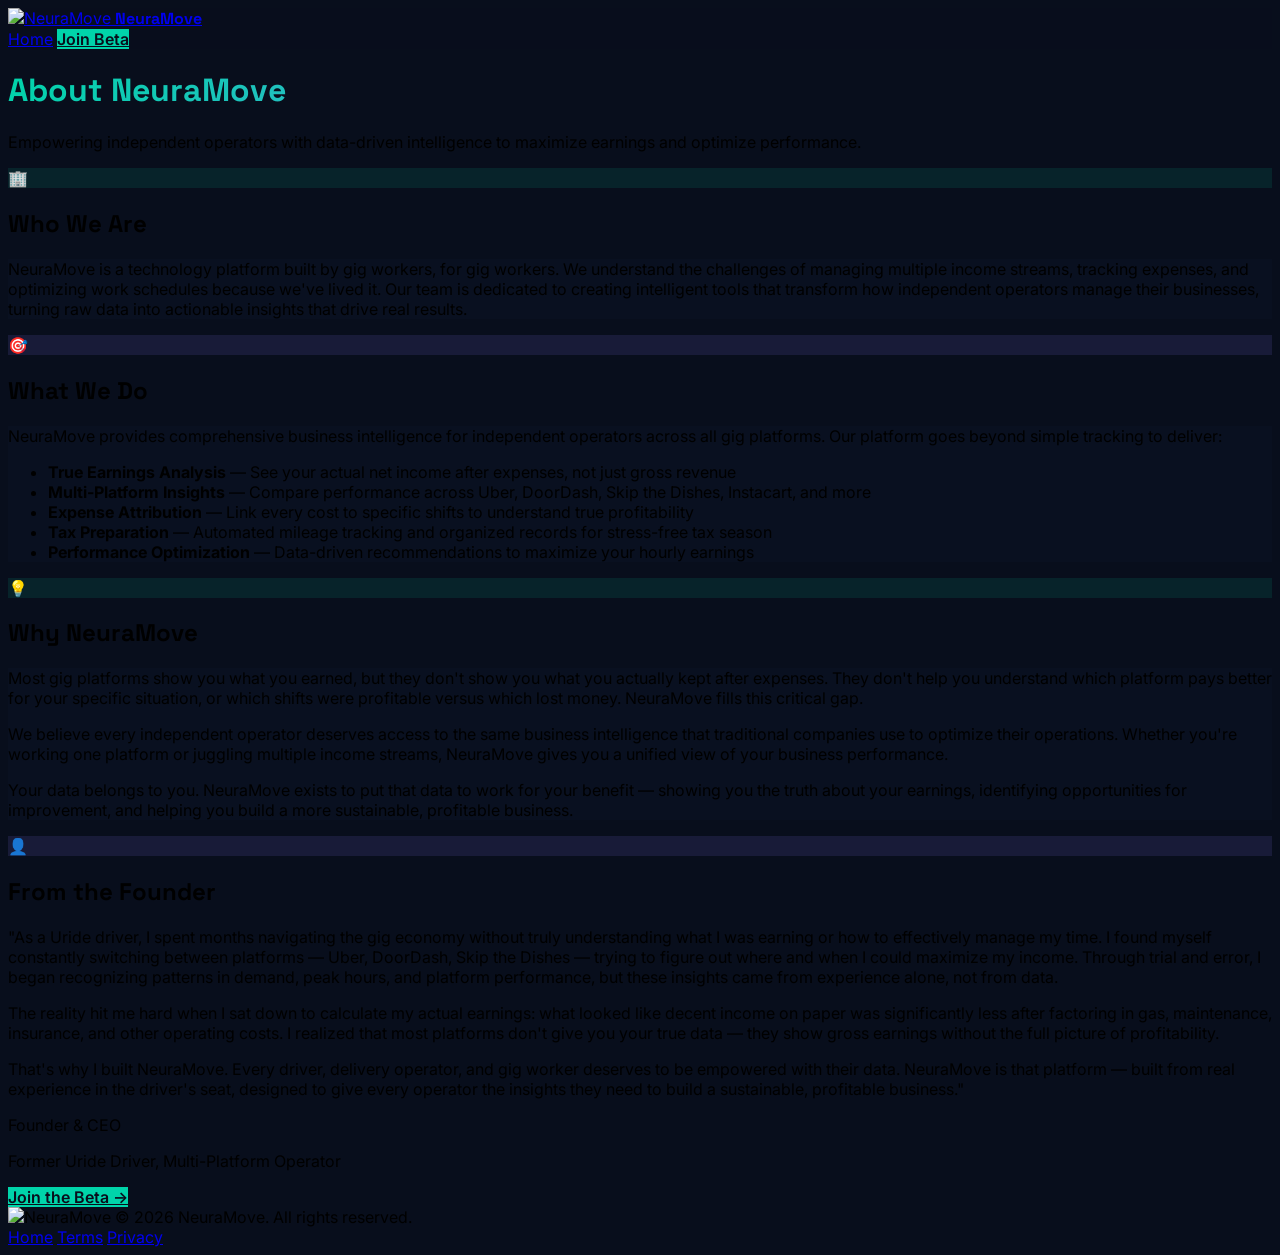
==== commit 264f2d45: "Align website branding with app: teal/violet colors, Space Grotesk font, navy background" ====
--- a/about.html
+++ b/about.html
@@ -4,12 +4,31 @@
   <meta charset="UTF-8" />
   <meta name="viewport" content="width=device-width, initial-scale=1.0" />
   <title>About — NeuraMove</title>
+  <link rel="icon" type="image/png" href="https://dtvoeevhaseb5.cloudfront.net/uploads/mocha-import/a6d9a7d1-933a-4195-aab1-0671215148cf/a3bfdccc-a1b1-415f-8709-8040201e4493.png" />
   <script src="https://cdn.tailwindcss.com"></script>
   <link rel="preconnect" href="https://fonts.googleapis.com" />
-  <link href="https://fonts.googleapis.com/css2?family=Inter:wght@400;500;600;700;800&display=swap" rel="stylesheet" />
+  <link href="https://fonts.googleapis.com/css2?family=Space+Grotesk:wght@500;600;700&family=Inter:wght@400;500;600;700;800&display=swap" rel="stylesheet" />
   <style>
-    body { font-family: 'Inter', sans-serif; }
-    .gradient-text { background: linear-gradient(to right, #4f46e5, #10b981); -webkit-background-clip: text; -webkit-text-fill-color: transparent; background-clip: text; }
+    body { font-family: 'Inter', sans-serif; background: #080E1C; }
+    h1,h2,h3,h4,h5,h6 { font-family: 'Space Grotesk', sans-serif; }
+    nav span { font-family: 'Space Grotesk', sans-serif; font-weight: 700; }
+    .gradient-text { background: linear-gradient(135deg, #00D4AA, #8B7EFF); -webkit-background-clip: text; -webkit-text-fill-color: transparent; background-clip: text; }
+    .bg-slate-950 { background-color: #080E1C !important; }
+    .bg-slate-900 { background-color: #0D1628 !important; }
+    .bg-slate-800 { background-color: #111E32 !important; }
+    .bg-slate-900\/80 { background-color: rgba(8,14,28,0.90) !important; }
+    .bg-slate-800\/30 { background-color: rgba(13,22,40,0.30) !important; }
+    .bg-indigo-600 { background-color: #00D4AA !important; color: #080E1C !important; font-weight: 600; }
+    .hover\:bg-indigo-700:hover { background-color: #00EFC0 !important; color: #080E1C !important; }
+    .text-indigo-400 { color: #00D4AA !important; }
+    .bg-indigo-500\/10 { background-color: rgba(0,212,170,0.10) !important; }
+    .border-indigo-500\/20 { border-color: rgba(0,212,170,0.20) !important; }
+    .text-emerald-400 { color: #8B7EFF !important; }
+    .bg-emerald-500\/10 { background-color: rgba(139,126,255,0.12) !important; }
+    .bg-emerald-500\/5 { background-color: rgba(139,126,255,0.05) !important; }
+    .border-emerald-500\/20 { border-color: rgba(139,126,255,0.20) !important; }
+    .border-slate-800 { border-color: rgba(255,255,255,0.07) !important; }
+    .border-slate-700 { border-color: rgba(255,255,255,0.10) !important; }
   </style>
 </head>
 <body class="bg-slate-950 text-white min-h-screen">
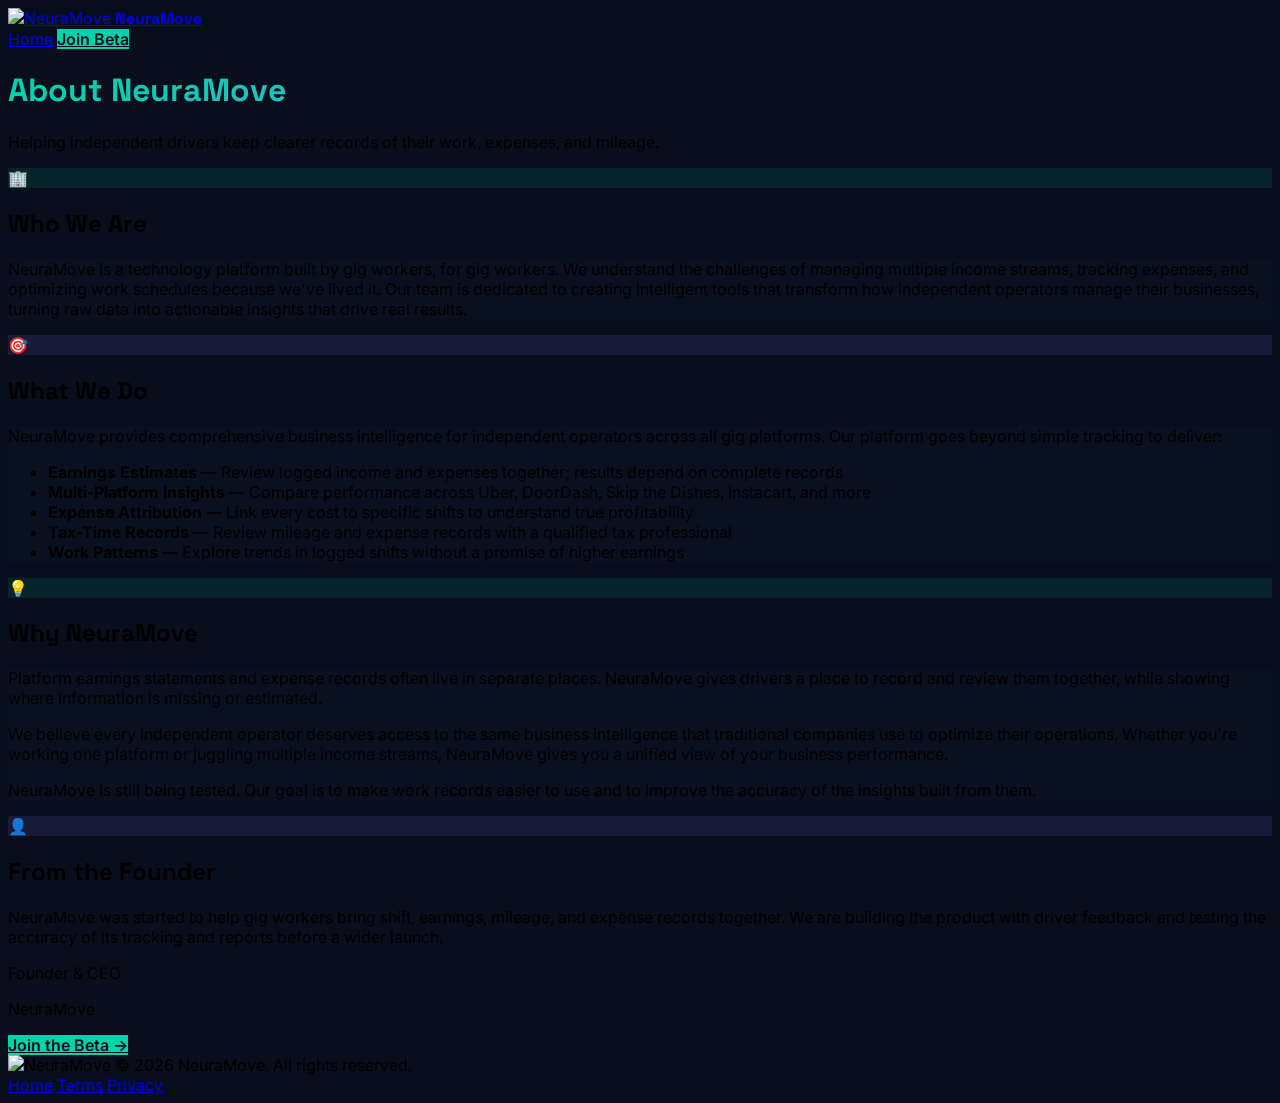
==== commit 6c6e8d10: "Correct beta claims and link driver intake form" ====
--- a/about.html
+++ b/about.html
@@ -52,7 +52,7 @@
   <div class="pt-24 pb-16 px-4 bg-gradient-to-br from-indigo-500/10 via-slate-950 to-emerald-500/5 border-b border-slate-800">
     <div class="max-w-5xl mx-auto text-center pt-8">
       <h1 class="text-4xl md:text-5xl font-bold mb-4 gradient-text">About NeuraMove</h1>
-      <p class="text-xl text-slate-400 max-w-2xl mx-auto">Empowering independent operators with data-driven intelligence to maximize earnings and optimize performance.</p>
+      <p class="text-xl text-slate-400 max-w-2xl mx-auto">Helping independent drivers keep clearer records of their work, expenses, and mileage.</p>
     </div>
   </div>
 
@@ -78,11 +78,11 @@
       <div class="bg-slate-800/30 border border-emerald-500/20 rounded-xl p-6 space-y-4">
         <p class="text-lg text-slate-300 leading-relaxed">NeuraMove provides comprehensive business intelligence for independent operators across all gig platforms. Our platform goes beyond simple tracking to deliver:</p>
         <ul class="space-y-3 mt-2">
-          <li class="flex items-start gap-3"><div class="w-2 h-2 rounded-full bg-indigo-500 mt-2.5 flex-shrink-0"></div><span class="text-slate-300"><strong class="text-white">True Earnings Analysis</strong> — See your actual net income after expenses, not just gross revenue</span></li>
+          <li class="flex items-start gap-3"><div class="w-2 h-2 rounded-full bg-indigo-500 mt-2.5 flex-shrink-0"></div><span class="text-slate-300"><strong class="text-white">Earnings Estimates</strong> — Review logged income and expenses together; results depend on complete records</span></li>
           <li class="flex items-start gap-3"><div class="w-2 h-2 rounded-full bg-indigo-500 mt-2.5 flex-shrink-0"></div><span class="text-slate-300"><strong class="text-white">Multi-Platform Insights</strong> — Compare performance across Uber, DoorDash, Skip the Dishes, Instacart, and more</span></li>
           <li class="flex items-start gap-3"><div class="w-2 h-2 rounded-full bg-indigo-500 mt-2.5 flex-shrink-0"></div><span class="text-slate-300"><strong class="text-white">Expense Attribution</strong> — Link every cost to specific shifts to understand true profitability</span></li>
-          <li class="flex items-start gap-3"><div class="w-2 h-2 rounded-full bg-indigo-500 mt-2.5 flex-shrink-0"></div><span class="text-slate-300"><strong class="text-white">Tax Preparation</strong> — Automated mileage tracking and organized records for stress-free tax season</span></li>
-          <li class="flex items-start gap-3"><div class="w-2 h-2 rounded-full bg-indigo-500 mt-2.5 flex-shrink-0"></div><span class="text-slate-300"><strong class="text-white">Performance Optimization</strong> — Data-driven recommendations to maximize your hourly earnings</span></li>
+          <li class="flex items-start gap-3"><div class="w-2 h-2 rounded-full bg-indigo-500 mt-2.5 flex-shrink-0"></div><span class="text-slate-300"><strong class="text-white">Tax-Time Records</strong> — Review mileage and expense records with a qualified tax professional</span></li>
+          <li class="flex items-start gap-3"><div class="w-2 h-2 rounded-full bg-indigo-500 mt-2.5 flex-shrink-0"></div><span class="text-slate-300"><strong class="text-white">Work Patterns</strong> — Explore trends in logged shifts without a promise of higher earnings</span></li>
         </ul>
       </div>
     </section>
@@ -94,9 +94,9 @@
         <h2 class="text-3xl font-bold">Why NeuraMove</h2>
       </div>
       <div class="bg-slate-800/30 border border-indigo-500/20 rounded-xl p-6 space-y-4">
-        <p class="text-lg text-slate-300 leading-relaxed">Most gig platforms show you what you earned, but they don't show you what you actually kept after expenses. They don't help you understand which platform pays better for your specific situation, or which shifts were profitable versus which lost money. NeuraMove fills this critical gap.</p>
+        <p class="text-lg text-slate-300 leading-relaxed">Platform earnings statements and expense records often live in separate places. NeuraMove gives drivers a place to record and review them together, while showing where information is missing or estimated.</p>
         <p class="text-lg text-slate-300 leading-relaxed">We believe every independent operator deserves access to the same business intelligence that traditional companies use to optimize their operations. Whether you're working one platform or juggling multiple income streams, NeuraMove gives you a unified view of your business performance.</p>
-        <p class="text-lg text-slate-300 leading-relaxed">Your data belongs to you. NeuraMove exists to put that data to work for your benefit — showing you the truth about your earnings, identifying opportunities for improvement, and helping you build a more sustainable, profitable business.</p>
+        <p class="text-lg text-slate-300 leading-relaxed">NeuraMove is still being tested. Our goal is to make work records easier to use and to improve the accuracy of the insights built from them.</p>
       </div>
     </section>
 
@@ -107,12 +107,10 @@
         <h2 class="text-3xl font-bold">From the Founder</h2>
       </div>
       <div class="bg-gradient-to-br from-emerald-500/5 to-transparent border border-emerald-500/20 rounded-xl p-6 space-y-4">
-        <p class="text-lg text-slate-300 leading-relaxed italic">"As a Uride driver, I spent months navigating the gig economy without truly understanding what I was earning or how to effectively manage my time. I found myself constantly switching between platforms — Uber, DoorDash, Skip the Dishes — trying to figure out where and when I could maximize my income. Through trial and error, I began recognizing patterns in demand, peak hours, and platform performance, but these insights came from experience alone, not from data.</p>
-        <p class="text-lg text-slate-300 leading-relaxed italic">The reality hit me hard when I sat down to calculate my actual earnings: what looked like decent income on paper was significantly less after factoring in gas, maintenance, insurance, and other operating costs. I realized that most platforms don't give you your true data — they show gross earnings without the full picture of profitability.</p>
-        <p class="text-lg text-slate-300 leading-relaxed italic">That's why I built NeuraMove. Every driver, delivery operator, and gig worker deserves to be empowered with their data. NeuraMove is that platform — built from real experience in the driver's seat, designed to give every operator the insights they need to build a sustainable, profitable business."</p>
+        <p class="text-lg text-slate-300 leading-relaxed">NeuraMove was started to help gig workers bring shift, earnings, mileage, and expense records together. We are building the product with driver feedback and testing the accuracy of its tracking and reports before a wider launch.</p>
         <div class="border-t border-slate-700 pt-4 mt-4">
           <p class="font-semibold text-white">Founder & CEO</p>
-          <p class="text-sm text-slate-400">Former Uride Driver, Multi-Platform Operator</p>
+          <p class="text-sm text-slate-400">NeuraMove</p>
         </div>
       </div>
     </section>
